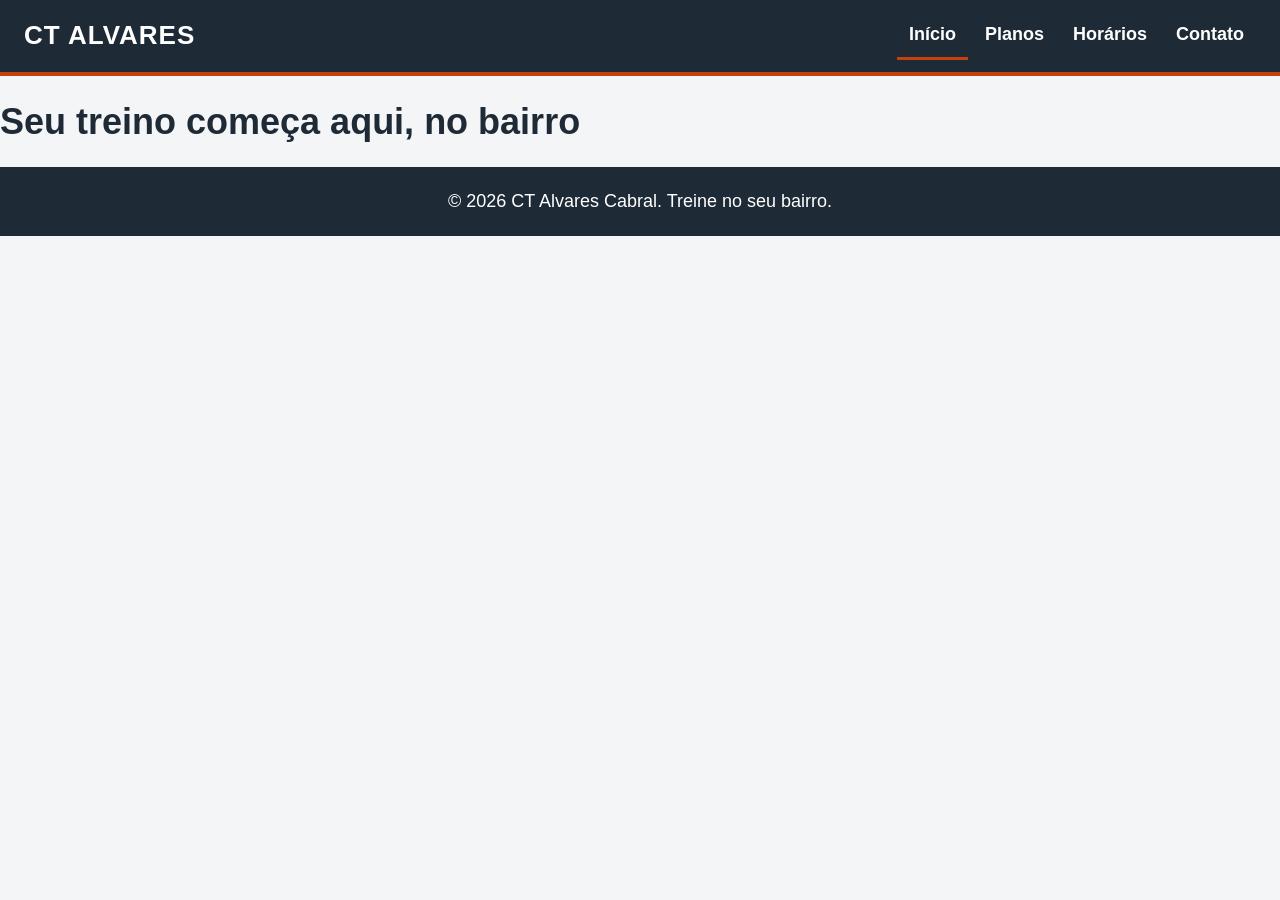
==== index.html @ 5eb96826 "Add files via upload" ====
<!DOCTYPE html>
<html lang="pt-BR">
<head>
    <meta charset="UTF-8">
    <meta name="viewport" content="width=device-width, initial-scale=1.0">
    <title>CT Alvares - Treine no seu bairro</title>
    <link rel="stylesheet" href="style.css">
</head>
<body>

    <header>
        <p class="logo">CT Alvares</p>
        <nav aria-label="Menu principal">
            <a href="index.html" aria-current="page">Início</a>
            <a href="planos.html">Planos</a>
            <a href="horarios.html">Horários</a>
            <a href="contato.html">Contato</a>
        </nav>
    </header>

    <main>
        <h1>Seu treino começa aqui, no bairro</h1>
    </main>

<footer>
    <p>&copy; 2026 CT Alvares Cabral. Treine no seu bairro.</p>
</footer>

</body>
</html>
---- style.css ----
/* ---------- base da página ---------- */
body {
    margin: 0;
    font-family: Arial, Helvetica, sans-serif;
    font-size: 18px;
    line-height: 1.6;
    color: #1f2a37;
    background-color: #f4f5f7;
}

h1, h2, h3 {
    color: #1f2a37;
    line-height: 1.2;
}

/* bloco de conteúdo centralizado, igual ao da Doces da Maria */
.conteudo {
    max-width: 1000px;
    margin: 0 auto;
    padding: 48px 24px;
}

/* ---------- cabeçalho e menu ---------- */
header {
    background-color: #1f2a37;
    border-bottom: 4px solid #c2410c;
    padding: 12px 24px;
    display: flex;
    flex-wrap: wrap;
    justify-content: space-between;
    align-items: center;
    gap: 8px;
}

.logo {
    margin: 0;
    font-size: 26px;
    font-weight: bold;
    color: #ffffff;
    text-transform: uppercase;
    letter-spacing: 1px;
}

nav a {
    display: inline-block;
    padding: 8px 12px;
    color: #ffffff;
    text-decoration: none;
    font-weight: bold;
}

nav a:hover {
    background-color: #c2410c;
}

/* destaca o link da página em que você está */
nav a[aria-current="page"] {
    border-bottom: 3px solid #c2410c;
}

/* ---------- rodapé ---------- */
footer {
    background-color: #1f2a37;
    color: #ffffff;
    text-align: center;
    padding: 20px 24px;
}

footer p {
    margin: 0;
}

/* contorno visível para quem navega só com a tecla Tab */
a:focus,
input:focus,
select:focus,
textarea:focus,
button:focus {
    outline: 4px solid #1b4dd8;
    outline-offset: 2px;
}

header a:focus {
    outline-color: #ffb703;   /* amarelo, para aparecer sobre o fundo escuro */
}
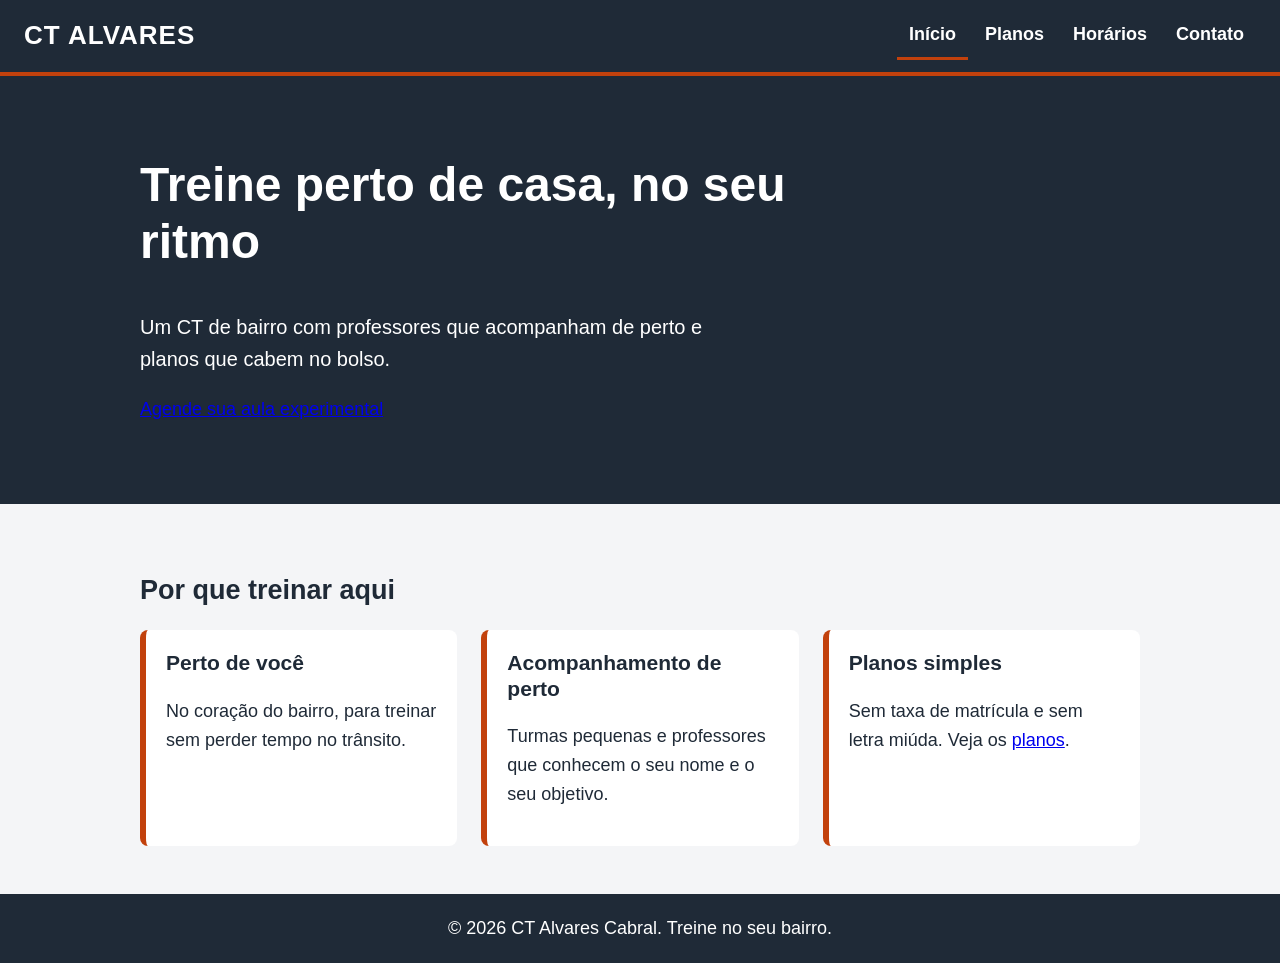
==== commit df91cfc7: "Refactor HTML structure and enhance styles for improved layout and user experience" ====
--- a/index.html
+++ b/index.html
@@ -18,9 +18,34 @@
         </nav>
     </header>
 
-    <main>
-        <h1>Seu treino começa aqui, no bairro</h1>
-    </main>
+   <main>
+    <section class="banner">
+        <div class="conteudo">
+            <h1>Treine perto de casa, no seu ritmo</h1>
+            <p>Um CT de bairro com professores que acompanham de perto e planos que cabem no bolso.</p>
+            <a class="botao" href="contato.html">Agende sua aula experimental</a>
+        </div>
+    </section>
+
+    <section class="conteudo">
+        <h2>Por que treinar aqui</h2>
+
+        <div class="destaques">
+            <article class="destaque">
+                <h3>Perto de você</h3>
+                <p>No coração do bairro, para treinar sem perder tempo no trânsito.</p>
+            </article>
+            <article class="destaque">
+                <h3>Acompanhamento de perto</h3>
+                <p>Turmas pequenas e professores que conhecem o seu nome e o seu objetivo.</p>
+            </article>
+            <article class="destaque">
+                <h3>Planos simples</h3>
+                <p>Sem taxa de matrícula e sem letra miúda. Veja os <a href="planos.html">planos</a>.</p>
+            </article>
+        </div>
+    </section>
+</main>
 
 <footer>
     <p>&copy; 2026 CT Alvares Cabral. Treine no seu bairro.</p>
--- a/style.css
+++ b/style.css
@@ -82,4 +82,58 @@
 
 header a:focus {
     outline-color: #ffb703;   /* amarelo, para aparecer sobre o fundo escuro */
+}
+
+/* ---------- banner da página inicial ---------- */
+.banner {
+    background-color: #1f2a37;
+    color: #ffffff;
+}
+
+.banner .conteudo {
+    padding-top: 80px;
+    padding-bottom: 80px;
+}
+
+.banner h1 {
+    max-width: 700px;
+    margin-top: 0;
+    font-size: 48px;
+    color: #ffffff;
+}
+
+.banner p {
+    max-width: 600px;
+    font-size: 20px;
+}
+
+/* ---------- cards de destaques (grid) ---------- */
+.destaques {
+    display: grid;
+    grid-template-columns: repeat(auto-fit, minmax(250px, 1fr));
+    gap: 24px;
+    margin-top: 24px;
+}
+
+.destaque {
+    background-color: #ffffff;
+    border-left: 6px solid #c2410c;
+    border-radius: 8px;
+    padding: 20px;
+}
+
+.destaque h3 {
+    margin-top: 0;
+}
+
+/* ---------- celular ---------- */
+@media (max-width: 700px) {
+    .banner h1 {
+        font-size: 34px;
+    }
+
+    .banner .conteudo {
+        padding-top: 48px;
+        padding-bottom: 48px;
+    }
 }
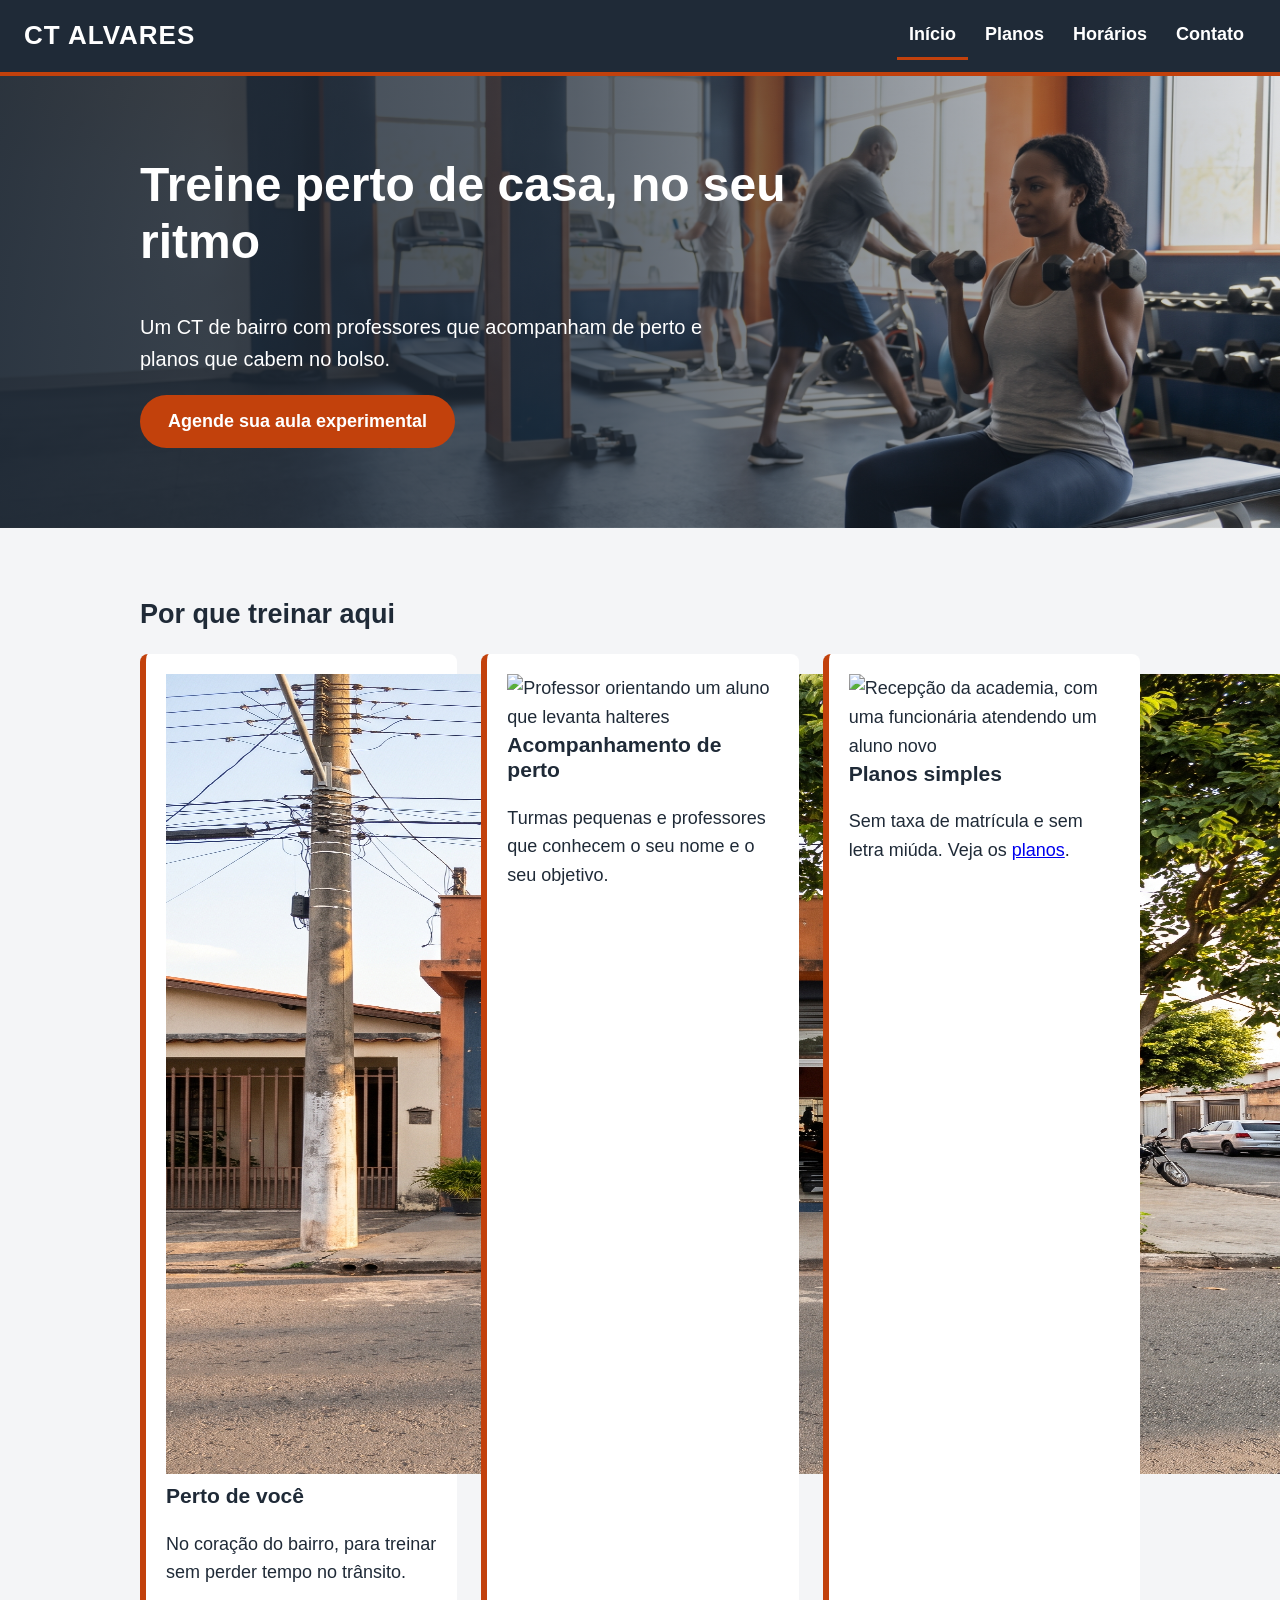
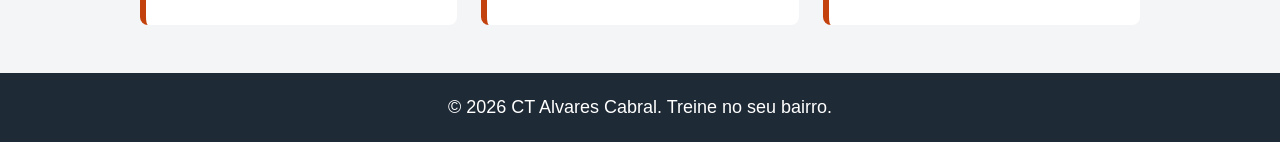
==== commit 230572ca: "Add images and restructure destaque articles for enhanced visual appeal" ====
--- a/index.html
+++ b/index.html
@@ -31,19 +31,28 @@
         <h2>Por que treinar aqui</h2>
 
         <div class="destaques">
-            <article class="destaque">
-                <h3>Perto de você</h3>
-                <p>No coração do bairro, para treinar sem perder tempo no trânsito.</p>
-            </article>
-            <article class="destaque">
-                <h3>Acompanhamento de perto</h3>
-                <p>Turmas pequenas e professores que conhecem o seu nome e o seu objetivo.</p>
-            </article>
-            <article class="destaque">
-                <h3>Planos simples</h3>
-                <p>Sem taxa de matrícula e sem letra miúda. Veja os <a href="planos.html">planos</a>.</p>
-            </article>
+    <article class="destaque">
+        <img src="imagens/perto-de-casa.jpg" alt="Fachada de uma academia de bairro com vitrine de vidro, vista da rua" width="1200" height="800">
+        <div class="destaque-texto">
+            <h3>Perto de você</h3>
+            <p>No coração do bairro, para treinar sem perder tempo no trânsito.</p>
         </div>
+    </article>
+    <article class="destaque">
+        <img src="imagens/acompanhamento.jpg" alt="Professor orientando um aluno que levanta halteres" width="1200" height="800">
+        <div class="destaque-texto">
+            <h3>Acompanhamento de perto</h3>
+            <p>Turmas pequenas e professores que conhecem o seu nome e o seu objetivo.</p>
+        </div>
+    </article>
+    <article class="destaque">
+        <img src="imagens/planos.jpg" alt="Recepção da academia, com uma funcionária atendendo um aluno novo" width="1200" height="800">
+        <div class="destaque-texto">
+            <h3>Planos simples</h3>
+            <p>Sem taxa de matrícula e sem letra miúda. Veja os <a href="planos.html">planos</a>.</p>
+        </div>
+    </article>
+    </div>
     </section>
 </main>
 
--- a/style.css
+++ b/style.css
@@ -86,7 +86,11 @@
 
 /* ---------- banner da página inicial ---------- */
 .banner {
-    background-color: #1f2a37;
+    background-image:
+        linear-gradient(90deg, rgba(31, 42, 55, 0.92) 0%, rgba(31, 42, 55, 0.75) 45%, rgba(31, 42, 55, 0.15) 100%),
+        url("imagens/banner.jpg");
+    background-size: cover;
+    background-position: right center;
     color: #ffffff;
 }
 
@@ -130,10 +134,32 @@
 @media (max-width: 700px) {
     .banner h1 {
         font-size: 34px;
+    .banner {
+    background-image:
+        linear-gradient(rgba(31, 42, 55, 0.85), rgba(31, 42, 55, 0.85)),
+        url("imagens/banner.jpg");
+}
     }
 
     .banner .conteudo {
         padding-top: 48px;
         padding-bottom: 48px;
     }
+}
+
+.botao {
+    display: inline-block;
+    padding: 12px 28px;
+    background-color: #c2410c;
+    color: #ffffff;
+    font-size: 18px;
+    font-weight: bold;
+    text-decoration: none;
+    border: none;
+    border-radius: 30px;
+    cursor: pointer;
+}
+
+.botao:hover {
+    background-color: #9a3412;
 }
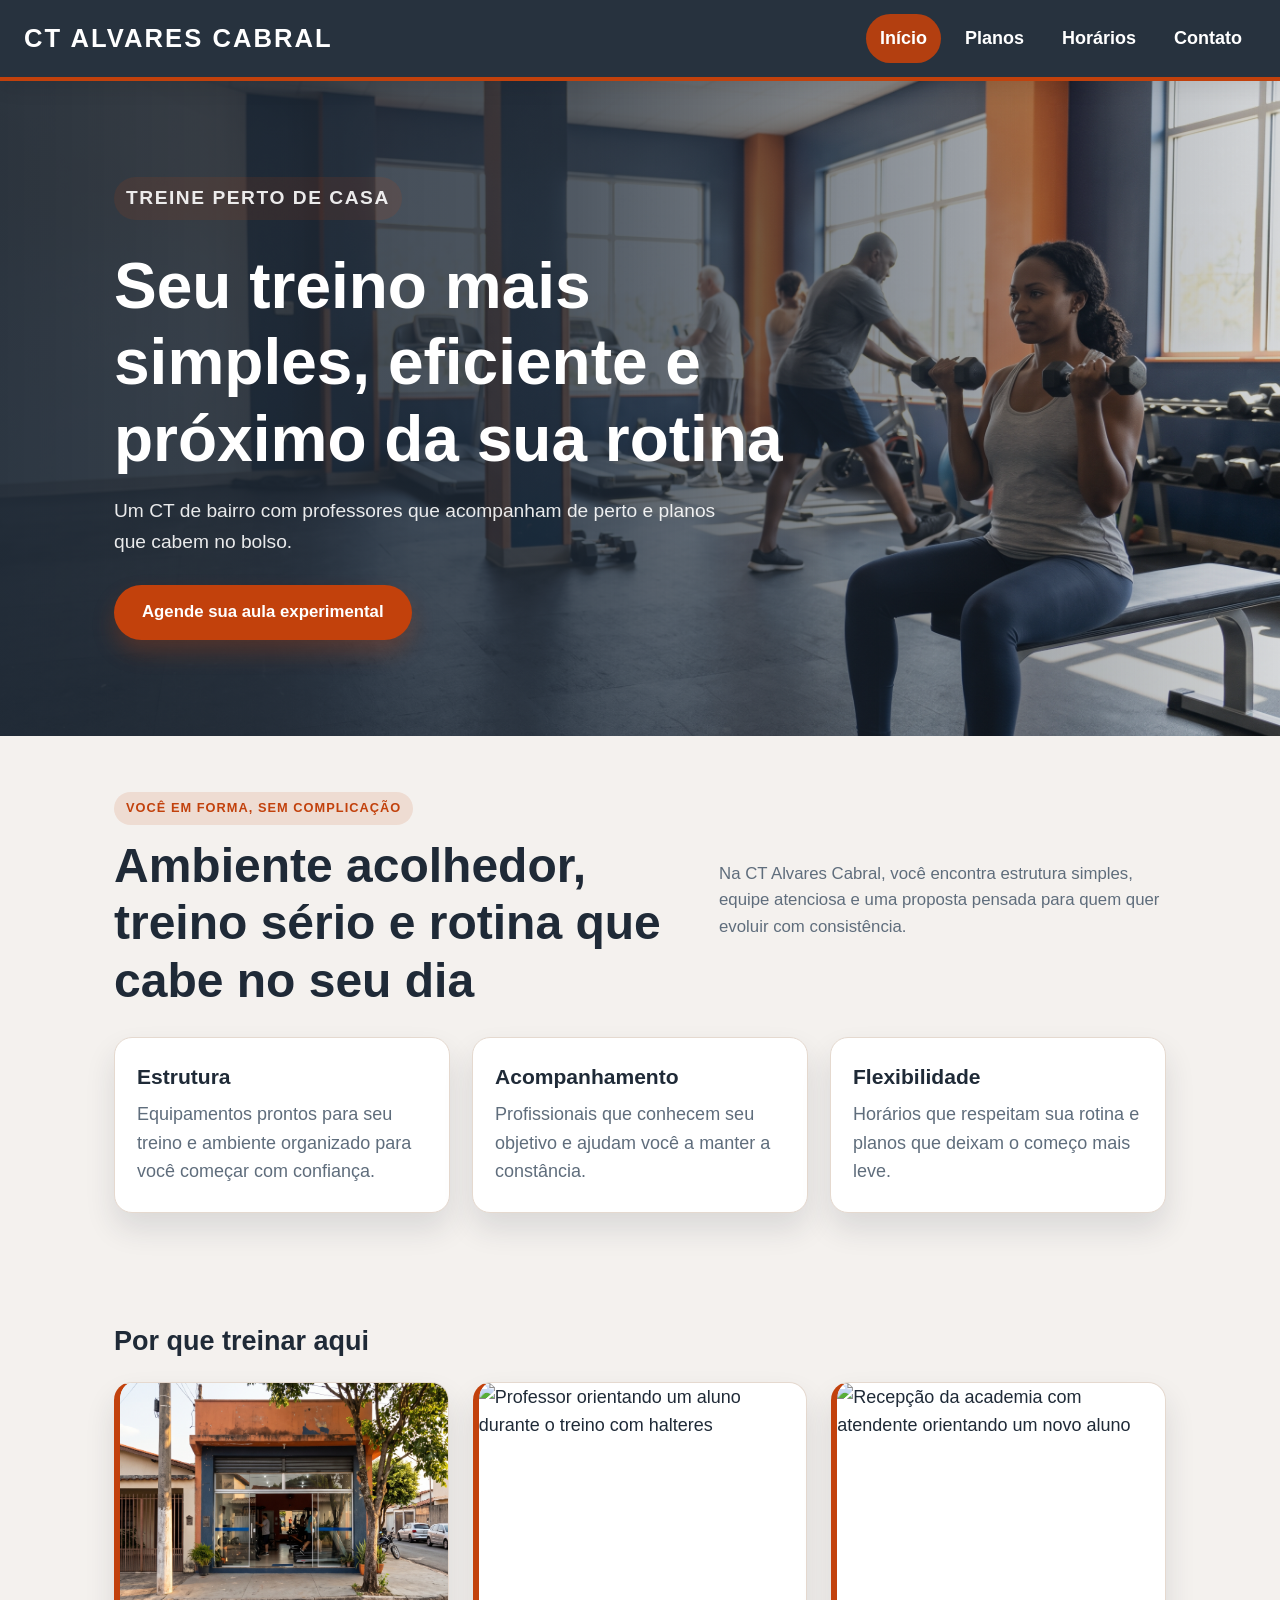
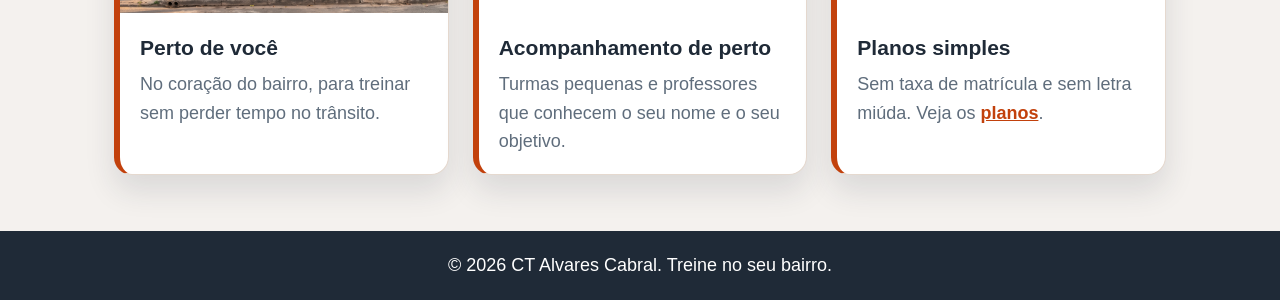
==== commit c6046830: "Melhorias visuais e estruturais no site da academia, com layout responsivo e ajustes de acessibilida" ====
--- a/index.html
+++ b/index.html
@@ -1,64 +1,91 @@
-<!DOCTYPE html>
-<html lang="pt-BR">
-<head>
-    <meta charset="UTF-8">
-    <meta name="viewport" content="width=device-width, initial-scale=1.0">
-    <title>CT Alvares - Treine no seu bairro</title>
-    <link rel="stylesheet" href="style.css">
-</head>
-<body>
-
-    <header>
-        <p class="logo">CT Alvares</p>
-        <nav aria-label="Menu principal">
-            <a href="index.html" aria-current="page">Início</a>
-            <a href="planos.html">Planos</a>
-            <a href="horarios.html">Horários</a>
-            <a href="contato.html">Contato</a>
-        </nav>
-    </header>
-
-   <main>
-    <section class="banner">
-        <div class="conteudo">
-            <h1>Treine perto de casa, no seu ritmo</h1>
-            <p>Um CT de bairro com professores que acompanham de perto e planos que cabem no bolso.</p>
-            <a class="botao" href="contato.html">Agende sua aula experimental</a>
-        </div>
-    </section>
-
-    <section class="conteudo">
-        <h2>Por que treinar aqui</h2>
-
-        <div class="destaques">
-    <article class="destaque">
-        <img src="imagens/perto-de-casa.jpg" alt="Fachada de uma academia de bairro com vitrine de vidro, vista da rua" width="1200" height="800">
-        <div class="destaque-texto">
-            <h3>Perto de você</h3>
-            <p>No coração do bairro, para treinar sem perder tempo no trânsito.</p>
-        </div>
-    </article>
-    <article class="destaque">
-        <img src="imagens/acompanhamento.jpg" alt="Professor orientando um aluno que levanta halteres" width="1200" height="800">
-        <div class="destaque-texto">
-            <h3>Acompanhamento de perto</h3>
-            <p>Turmas pequenas e professores que conhecem o seu nome e o seu objetivo.</p>
-        </div>
-    </article>
-    <article class="destaque">
-        <img src="imagens/planos.jpg" alt="Recepção da academia, com uma funcionária atendendo um aluno novo" width="1200" height="800">
-        <div class="destaque-texto">
-            <h3>Planos simples</h3>
-            <p>Sem taxa de matrícula e sem letra miúda. Veja os <a href="planos.html">planos</a>.</p>
-        </div>
-    </article>
-    </div>
-    </section>
-</main>
-
-<footer>
-    <p>&copy; 2026 CT Alvares Cabral. Treine no seu bairro.</p>
-</footer>
-
-</body>
-</html>+<!DOCTYPE html>
+<html lang="pt-BR">
+<head>
+    <meta charset="UTF-8">
+    <meta name="viewport" content="width=device-width, initial-scale=1.0">
+    <meta name="description" content="Academia CT Alvares Cabral em bairro com treinos acessíveis, acompanhamento próximo e planos simples.">
+    <title>CT Alvares - Treine no seu bairro</title>
+    <link rel="stylesheet" href="style.css">
+</head>
+<body>
+
+    <header>
+        <p class="logo">CT Alvares Cabral</p>
+        <nav aria-label="Menu principal">
+            <a href="index.html" aria-current="page">Início</a>
+            <a href="planos.html">Planos</a>
+            <a href="horarios.html">Horários</a>
+            <a href="contato.html">Contato</a>
+        </nav>
+    </header>
+
+    <main>
+        <section class="banner">
+            <div class="conteudo">
+                <p class="eyebrow">Treine perto de casa</p>
+                <h1>Seu treino mais simples, eficiente e próximo da sua rotina</h1>
+                <p>Um CT de bairro com professores que acompanham de perto e planos que cabem no bolso.</p>
+                <a class="botao" href="contato.html">Agende sua aula experimental</a>
+            </div>
+        </section>
+
+        <section class="conteudo">
+            <div class="resumo">
+                <div>
+                    <p class="eyebrow">Você em forma, sem complicação</p>
+                    <h2>Ambiente acolhedor, treino sério e rotina que cabe no seu dia</h2>
+                </div>
+                <p>Na CT Alvares Cabral, você encontra estrutura simples, equipe atenciosa e uma proposta pensada para quem quer evoluir com consistência.</p>
+            </div>
+
+            <div class="beneficios">
+                <article class="beneficio">
+                    <h3>Estrutura</h3>
+                    <p>Equipamentos prontos para seu treino e ambiente organizado para você começar com confiança.</p>
+                </article>
+                <article class="beneficio">
+                    <h3>Acompanhamento</h3>
+                    <p>Profissionais que conhecem seu objetivo e ajudam você a manter a constância.</p>
+                </article>
+                <article class="beneficio">
+                    <h3>Flexibilidade</h3>
+                    <p>Horários que respeitam sua rotina e planos que deixam o começo mais leve.</p>
+                </article>
+            </div>
+        </section>
+
+        <section class="conteudo">
+            <h2>Por que treinar aqui</h2>
+
+            <div class="destaques">
+                <article class="destaque">
+                    <img src="imagens/perto-de-casa.jpg" alt="Fachada da academia em um bairro residencial com vitrines grandes" width="1200" height="800">
+                    <div class="destaque-texto">
+                        <h3>Perto de você</h3>
+                        <p>No coração do bairro, para treinar sem perder tempo no trânsito.</p>
+                    </div>
+                </article>
+                <article class="destaque">
+                    <img src="imagens/acompanhamento.jpg" alt="Professor orientando um aluno durante o treino com halteres" width="1200" height="800">
+                    <div class="destaque-texto">
+                        <h3>Acompanhamento de perto</h3>
+                        <p>Turmas pequenas e professores que conhecem o seu nome e o seu objetivo.</p>
+                    </div>
+                </article>
+                <article class="destaque">
+                    <img src="imagens/planos.jpg" alt="Recepção da academia com atendente orientando um novo aluno" width="1200" height="800">
+                    <div class="destaque-texto">
+                        <h3>Planos simples</h3>
+                        <p>Sem taxa de matrícula e sem letra miúda. Veja os <a href="planos.html">planos</a>.</p>
+                    </div>
+                </article>
+            </div>
+        </section>
+    </main>
+
+    <footer>
+        <p>&copy; 2026 CT Alvares Cabral. Treine no seu bairro.</p>
+    </footer>
+
+</body>
+</html>
--- a/style.css
+++ b/style.css
@@ -1,165 +1,510 @@
-/* ---------- base da página ---------- */
-body {
-    margin: 0;
-    font-family: Arial, Helvetica, sans-serif;
-    font-size: 18px;
-    line-height: 1.6;
-    color: #1f2a37;
-    background-color: #f4f5f7;
-}
-
-h1, h2, h3 {
-    color: #1f2a37;
-    line-height: 1.2;
-}
-
-/* bloco de conteúdo centralizado, igual ao da Doces da Maria */
-.conteudo {
-    max-width: 1000px;
-    margin: 0 auto;
-    padding: 48px 24px;
-}
-
-/* ---------- cabeçalho e menu ---------- */
-header {
-    background-color: #1f2a37;
-    border-bottom: 4px solid #c2410c;
-    padding: 12px 24px;
-    display: flex;
-    flex-wrap: wrap;
-    justify-content: space-between;
-    align-items: center;
-    gap: 8px;
-}
-
-.logo {
-    margin: 0;
-    font-size: 26px;
-    font-weight: bold;
-    color: #ffffff;
-    text-transform: uppercase;
-    letter-spacing: 1px;
-}
-
-nav a {
-    display: inline-block;
-    padding: 8px 12px;
-    color: #ffffff;
-    text-decoration: none;
-    font-weight: bold;
-}
-
-nav a:hover {
-    background-color: #c2410c;
-}
-
-/* destaca o link da página em que você está */
-nav a[aria-current="page"] {
-    border-bottom: 3px solid #c2410c;
-}
-
-/* ---------- rodapé ---------- */
-footer {
-    background-color: #1f2a37;
-    color: #ffffff;
-    text-align: center;
-    padding: 20px 24px;
-}
-
-footer p {
-    margin: 0;
-}
-
-/* contorno visível para quem navega só com a tecla Tab */
-a:focus,
-input:focus,
-select:focus,
-textarea:focus,
-button:focus {
-    outline: 4px solid #1b4dd8;
-    outline-offset: 2px;
-}
-
-header a:focus {
-    outline-color: #ffb703;   /* amarelo, para aparecer sobre o fundo escuro */
-}
-
-/* ---------- banner da página inicial ---------- */
-.banner {
-    background-image:
-        linear-gradient(90deg, rgba(31, 42, 55, 0.92) 0%, rgba(31, 42, 55, 0.75) 45%, rgba(31, 42, 55, 0.15) 100%),
-        url("imagens/banner.jpg");
-    background-size: cover;
-    background-position: right center;
-    color: #ffffff;
-}
-
-.banner .conteudo {
-    padding-top: 80px;
-    padding-bottom: 80px;
-}
-
-.banner h1 {
-    max-width: 700px;
-    margin-top: 0;
-    font-size: 48px;
-    color: #ffffff;
-}
-
-.banner p {
-    max-width: 600px;
-    font-size: 20px;
-}
-
-/* ---------- cards de destaques (grid) ---------- */
-.destaques {
-    display: grid;
-    grid-template-columns: repeat(auto-fit, minmax(250px, 1fr));
-    gap: 24px;
-    margin-top: 24px;
-}
-
-.destaque {
-    background-color: #ffffff;
-    border-left: 6px solid #c2410c;
-    border-radius: 8px;
-    padding: 20px;
-}
-
-.destaque h3 {
-    margin-top: 0;
-}
-
-/* ---------- celular ---------- */
-@media (max-width: 700px) {
-    .banner h1 {
-        font-size: 34px;
-    .banner {
-    background-image:
-        linear-gradient(rgba(31, 42, 55, 0.85), rgba(31, 42, 55, 0.85)),
-        url("imagens/banner.jpg");
-}
-    }
-
-    .banner .conteudo {
-        padding-top: 48px;
-        padding-bottom: 48px;
-    }
-}
-
-.botao {
-    display: inline-block;
-    padding: 12px 28px;
-    background-color: #c2410c;
-    color: #ffffff;
-    font-size: 18px;
-    font-weight: bold;
-    text-decoration: none;
-    border: none;
-    border-radius: 30px;
-    cursor: pointer;
-}
-
-.botao:hover {
-    background-color: #9a3412;
-}+/* ---------- base da página ---------- */
+:root {
+    --bg: #f4f1ee;
+    --surface: #ffffff;
+    --surface-alt: #f8f4f0;
+    --primary: #1f2a37;
+    --primary-soft: #2d3d4d;
+    --accent: #c2410c;
+    --accent-dark: #9a3412;
+    --accent-soft: #f5e7dc;
+    --text: #1f2a37;
+    --muted: #5f6d7c;
+    --border: #e5d9cf;
+    --shadow: 0 16px 30px rgba(31, 42, 55, 0.12);
+}
+
+* {
+    box-sizing: border-box;
+}
+
+html {
+    scroll-behavior: smooth;
+}
+
+body {
+    margin: 0;
+    font-family: Arial, Helvetica, sans-serif;
+    font-size: 18px;
+    line-height: 1.6;
+    color: var(--text);
+    background-color: var(--bg);
+}
+
+img {
+    max-width: 100%;
+    display: block;
+}
+
+a {
+    color: inherit;
+}
+
+h1, h2, h3 {
+    color: var(--text);
+    line-height: 1.2;
+    margin-top: 0;
+}
+
+p {
+    margin-top: 0;
+}
+
+main {
+    min-height: calc(100vh - 210px);
+}
+
+.conteudo {
+    max-width: 1100px;
+    margin: 0 auto;
+    padding: 56px 24px;
+}
+
+.eyebrow {
+    display: inline-block;
+    margin-bottom: 12px;
+    padding: 6px 12px;
+    border-radius: 999px;
+    background: rgba(194, 65, 12, 0.12);
+    color: var(--accent);
+    font-size: 0.8rem;
+    font-weight: 700;
+    letter-spacing: 0.08em;
+    text-transform: uppercase;
+}
+
+/* ---------- cabeçalho e menu ---------- */
+header {
+    position: sticky;
+    top: 0;
+    z-index: 10;
+    background-color: rgba(31, 42, 55, 0.96);
+    backdrop-filter: blur(8px);
+    border-bottom: 4px solid var(--accent);
+    padding: 14px 24px;
+    display: flex;
+    flex-wrap: wrap;
+    justify-content: space-between;
+    align-items: center;
+    gap: 12px;
+    box-shadow: 0 8px 18px rgba(0, 0, 0, 0.08);
+}
+
+.logo {
+    margin: 0;
+    font-size: clamp(1.3rem, 2vw, 1.8rem);
+    font-weight: 700;
+    color: #ffffff;
+    text-transform: uppercase;
+    letter-spacing: 0.08em;
+}
+
+nav {
+    display: flex;
+    flex-wrap: wrap;
+    align-items: center;
+    gap: 10px;
+}
+
+nav a {
+    display: inline-block;
+    padding: 10px 14px;
+    color: #ffffff;
+    text-decoration: none;
+    font-weight: 700;
+    border-radius: 999px;
+    transition: background-color 0.2s ease, transform 0.2s ease;
+}
+
+nav a:hover {
+    background-color: rgba(194, 65, 12, 0.9);
+    transform: translateY(-1px);
+}
+
+nav a[aria-current="page"] {
+    background: rgba(194, 65, 12, 0.9);
+    border-bottom: none;
+}
+
+/* ---------- rodapé ---------- */
+footer {
+    background-color: var(--primary);
+    color: #ffffff;
+    text-align: center;
+    padding: 20px 24px;
+}
+
+footer p {
+    margin: 0;
+}
+
+/* contorno visível para quem navega só com a tecla Tab */
+a:focus,
+input:focus,
+select:focus,
+textarea:focus,
+button:focus {
+    outline: 4px solid #1b4dd8;
+    outline-offset: 2px;
+}
+
+header a:focus {
+    outline-color: #ffb703;
+}
+
+/* ---------- banner da página inicial ---------- */
+.banner {
+    background-image:
+        linear-gradient(90deg, rgba(31, 42, 55, 0.92) 0%, rgba(31, 42, 55, 0.78) 45%, rgba(31, 42, 55, 0.18) 100%),
+        url("imagens/banner.jpg");
+    background-size: cover;
+    background-position: right center;
+    color: #ffffff;
+}
+
+.banner .conteudo {
+    padding-top: 96px;
+    padding-bottom: 96px;
+}
+
+.banner h1 {
+    max-width: 700px;
+    margin-top: 0;
+    margin-bottom: 18px;
+    font-size: clamp(2.5rem, 5vw, 4rem);
+    color: #ffffff;
+}
+
+.banner p {
+    max-width: 620px;
+    font-size: 1.2rem;
+    margin-bottom: 28px;
+    color: rgba(255, 255, 255, 0.9);
+}
+
+/* ---------- cards de destaques (grid) ---------- */
+.resumo {
+    display: grid;
+    grid-template-columns: 1.3fr 1fr;
+    gap: 24px;
+    align-items: center;
+    margin-bottom: 28px;
+}
+
+.resumo h2 {
+    font-size: clamp(2rem, 4vw, 3rem);
+    margin-bottom: 0;
+}
+
+.resumo > p {
+    font-size: 1.05rem;
+    color: var(--muted);
+    margin-bottom: 0;
+}
+
+.beneficios {
+    display: grid;
+    grid-template-columns: repeat(auto-fit, minmax(220px, 1fr));
+    gap: 22px;
+}
+
+.beneficio {
+    background: var(--surface);
+    border: 1px solid var(--border);
+    border-radius: 18px;
+    padding: 26px 22px;
+    box-shadow: var(--shadow);
+}
+
+.beneficio h3 {
+    margin-bottom: 10px;
+}
+
+.beneficio p {
+    margin-bottom: 0;
+    color: var(--muted);
+}
+
+.destaques {
+    display: grid;
+    grid-template-columns: repeat(auto-fit, minmax(260px, 1fr));
+    gap: 24px;
+    margin-top: 24px;
+}
+
+.destaque {
+    background-color: #ffffff;
+    border: 1px solid var(--border);
+    border-left: 6px solid var(--accent);
+    border-radius: 18px;
+    overflow: hidden;
+    box-shadow: var(--shadow);
+}
+
+.destaque img {
+    width: 100%;
+    height: 230px;
+    object-fit: cover;
+}
+
+.destaque-texto {
+    padding: 22px 20px 18px;
+}
+
+.destaque h3 {
+    margin-bottom: 10px;
+}
+
+.destaque p {
+    margin: 0;
+    color: var(--muted);
+}
+
+.destaque a {
+    color: var(--accent);
+    font-weight: 700;
+}
+
+/* ---------- planos ---------- */
+.resumo-pagina {
+    margin-bottom: 24px;
+}
+
+.resumo-pagina h1 {
+    font-size: clamp(2.2rem, 4vw, 3.2rem);
+    margin-bottom: 10px;
+}
+
+.resumo-pagina p:last-child {
+    font-size: 1.1rem;
+    color: var(--muted);
+    max-width: 700px;
+}
+
+.planos {
+    display: grid;
+    grid-template-columns: repeat(auto-fit, minmax(240px, 1fr));
+    gap: 24px;
+    margin-top: 28px;
+}
+
+.plano {
+    position: relative;
+    background: var(--surface);
+    border: 1px solid var(--border);
+    border-radius: 18px;
+    padding: 26px 22px;
+    box-shadow: var(--shadow);
+}
+
+.plano-destaque {
+    border: 2px solid var(--accent);
+    background: linear-gradient(180deg, rgba(245, 231, 220, 0.9), #ffffff);
+    transform: translateY(-4px);
+}
+
+.badge {
+    position: absolute;
+    top: 18px;
+    right: 18px;
+    background: var(--accent);
+    color: #fff;
+    font-size: 0.72rem;
+    font-weight: 700;
+    letter-spacing: 0.05em;
+    padding: 6px 10px;
+    border-radius: 999px;
+    text-transform: uppercase;
+}
+
+.plano h2 {
+    margin-bottom: 16px;
+}
+
+.plano-preco {
+    font-size: clamp(2rem, 4vw, 2.6rem);
+    font-weight: 700;
+    line-height: 1.1;
+    margin-bottom: 18px;
+    color: var(--primary-soft);
+}
+
+.plano-preco span {
+    font-size: 0.85rem;
+    font-weight: 600;
+    color: var(--muted);
+}
+
+.plano ul {
+    padding-left: 18px;
+    margin: 0;
+    color: var(--muted);
+}
+
+.plano li + li {
+    margin-top: 10px;
+}
+
+/* ---------- tabela e formulário ---------- */
+.tabela {
+    width: 100%;
+    border-collapse: collapse;
+    background: var(--surface);
+    border-radius: 18px;
+    overflow: hidden;
+    box-shadow: var(--shadow);
+}
+
+.tabela caption {
+    margin-bottom: 12px;
+    text-align: left;
+    font-size: 1rem;
+    font-weight: 700;
+    color: var(--primary-soft);
+}
+
+.tabela thead th {
+    background-color: var(--primary);
+    color: #ffffff;
+    text-align: left;
+    padding: 16px 18px;
+}
+
+.tabela td {
+    padding: 16px 18px;
+    border-top: 1px solid var(--border);
+    color: var(--text);
+}
+
+.formulario {
+    max-width: 720px;
+    display: grid;
+    gap: 18px;
+    background: var(--surface);
+    padding: 26px;
+    border: 1px solid var(--border);
+    border-radius: 18px;
+    box-shadow: var(--shadow);
+}
+
+.campo {
+    display: grid;
+    gap: 8px;
+}
+
+label {
+    font-weight: 700;
+    color: var(--primary-soft);
+}
+
+input,
+select,
+textarea {
+    width: 100%;
+    border: 1px solid var(--border);
+    border-radius: 12px;
+    padding: 14px 16px;
+    font: inherit;
+    color: var(--text);
+    background-color: #ffffff;
+    transition: border-color 0.2s ease, box-shadow 0.2s ease;
+}
+
+input:hover,
+select:hover,
+textarea:hover {
+    border-color: #bcaea3;
+}
+
+input:focus,
+select:focus,
+textarea:focus {
+    border-color: var(--accent);
+    box-shadow: 0 0 0 4px rgba(194, 65, 12, 0.12);
+    outline: none;
+}
+
+textarea {
+    resize: vertical;
+    min-height: 120px;
+}
+
+.botao {
+    display: inline-block;
+    padding: 14px 28px;
+    background-color: var(--accent);
+    color: #ffffff;
+    font-size: 1.05rem;
+    font-weight: 700;
+    text-decoration: none;
+    border: none;
+    border-radius: 999px;
+    cursor: pointer;
+    transition: background-color 0.2s ease, transform 0.2s ease, box-shadow 0.2s ease;
+    box-shadow: 0 12px 22px rgba(194, 65, 12, 0.28);
+}
+
+.botao:hover {
+    background-color: var(--accent-dark);
+    transform: translateY(-1px);
+}
+
+/* ---------- celular ---------- */
+@media (max-width: 700px) {
+    header {
+        justify-content: center;
+        text-align: center;
+    }
+
+    nav {
+        justify-content: center;
+    }
+
+    .banner .conteudo {
+        padding-top: 64px;
+        padding-bottom: 64px;
+    }
+
+    .banner {
+        background-image:
+            linear-gradient(rgba(31, 42, 55, 0.9), rgba(31, 42, 55, 0.9)),
+            url("imagens/banner.jpg");
+    }
+
+    .conteudo {
+        padding: 40px 18px;
+    }
+
+    .resumo {
+        grid-template-columns: 1fr;
+    }
+
+    .tabela thead {
+        display: none;
+    }
+
+    .tabela,
+    .tabela tbody,
+    .tabela tr,
+    .tabela td {
+        display: block;
+        width: 100%;
+    }
+
+    .tabela tr {
+        border-top: 1px solid var(--border);
+    }
+
+    .tabela td {
+        border-top: none;
+        padding: 12px 16px;
+    }
+
+    .tabela td::before {
+        content: attr(data-label);
+        display: block;
+        font-weight: 700;
+        margin-bottom: 4px;
+        color: var(--primary-soft);
+    }
+}
